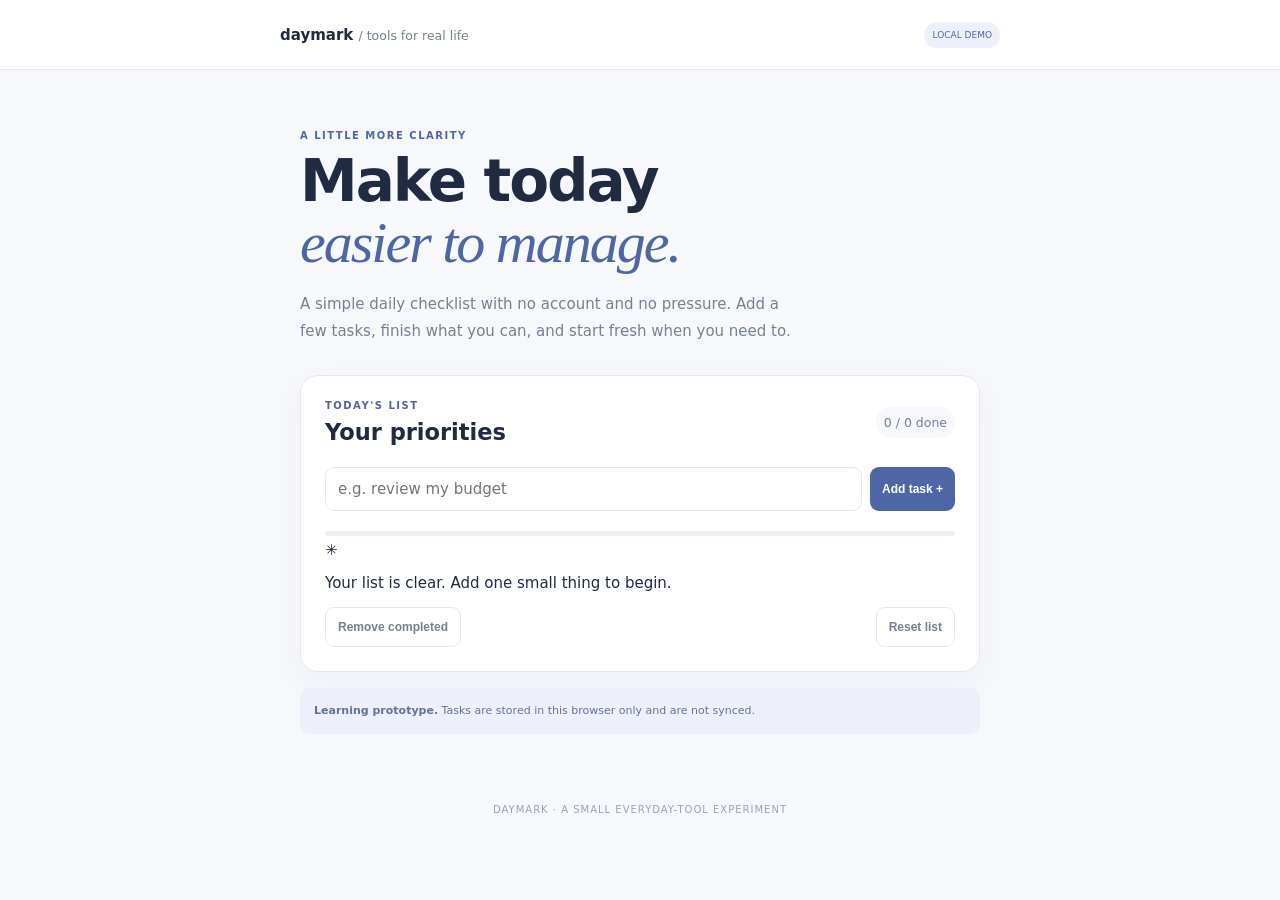
==== index.html @ 242a7326 "Add files via upload" ====
<!doctype html><html lang="en"><head><meta charset="utf-8"><meta name="viewport" content="width=device-width,initial-scale=1"><title>Daymark — Everyday Toolkit</title><link rel="stylesheet" href="style.css"><script src="app.js" defer></script></head><body><header><b>daymark <small>/ tools for real life</small></b><span>LOCAL DEMO</span></header><main><section class="welcome"><p> A LITTLE MORE CLARITY</p><h1>Make today<br><em>easier to manage.</em></h1><div>A simple daily checklist with no account and no pressure. Add a few tasks, finish what you can, and start fresh when you need to.</div></section><section class="tool"><div class="head"><div><p>TODAY'S LIST</p><h2>Your priorities</h2></div><small id="progress">0 / 0 done</small></div><form id="taskForm"><label class="sr" for="taskInput">Add a task</label><input id="taskInput" maxlength="100" placeholder="e.g. review my budget" required><button>Add task +</button></form><div class="track"><span id="bar"></span></div><ul id="taskList"></ul><div id="empty">✳<p>Your list is clear. Add one small thing to begin.</p></div><div class="actions"><button type="button" id="clearDone">Remove completed</button><button type="button" id="reset">Reset list</button></div></section><aside><b>Learning prototype.</b> Tasks are stored in this browser only and are not synced.</aside></main><footer>DAYMARK · A SMALL EVERYDAY-TOOL EXPERIMENT</footer></body></html>
---- style.css ----
:root{--ink:#202a40;--muted:#758096;--blue:#4e66a6;--pale:#edf0fa;--paper:#f7f8fc;--line:#e4e7f0}*{box-sizing:border-box}body{margin:0;background:var(--paper);color:var(--ink);font:15px system-ui,sans-serif}header{height:70px;padding:0 max(18px,calc((100% - 720px)/2));display:flex;align-items:center;justify-content:space-between;background:white;border-bottom:1px solid var(--line)}header small{font-weight:400;color:var(--muted)}header span{font-size:9px;color:var(--blue);background:var(--pale);padding:8px;border-radius:20px}main{max-width:720px;margin:auto;padding:50px 20px}.welcome>p,.head p{font-size:10px;letter-spacing:1.5px;color:var(--blue);font-weight:900}.welcome h1{font-size:clamp(38px,7vw,58px);letter-spacing:-2px;line-height:1.05;margin:0}.welcome h1 em{font-family:Georgia,serif;color:var(--blue);font-weight:500}.welcome>div{color:var(--muted);line-height:1.8;max-width:500px;margin:17px 0 30px}.tool{background:white;border:1px solid var(--line);border-radius:18px;padding:24px;box-shadow:0 12px 35px #273c6c0a}.head{display:flex;justify-content:space-between;align-items:center}.head p{margin:0 0 8px}.head h2{margin:0}.head small{background:var(--paper);padding:8px;border-radius:20px;color:var(--muted)}form{display:flex;gap:8px;margin-top:22px}input{flex:1;min-width:0;border:1px solid var(--line);border-radius:9px;padding:12px;font:inherit}button{border:0;border-radius:9px;background:var(--blue);color:white;font-size:12px;font-weight:700;padding:12px;cursor:pointer}.track{height:5px;background:#eef0f7;border-radius:9px;margin:20px 0 5px;overflow:hidden}.track span{display:block;width:0;height:100%;background:var(--blue)}ul{list-style:none;margin:0;padding:0}.task{display:flex;align-items:center;gap:10px;border-bottom:1px solid #eff0f6;padding:13px 0}.task input{flex:none;accent-color:var(--blue)}.task span{flex:1;overflow-wrap:anywhere;font-size:13px}.task.done span{text-decoration:line-through;color:#98a0b1}.task button{background:transparent;color:#9aa2b1;font-size:18px;padding:4px}.empty{text-align:center;padding:22px;color:var(--muted)}.empty p{font-size:12px}.actions{display:flex;justify-content:space-between;margin-top:15px}.actions button{background:white;color:var(--muted);border:1px solid var(--line)}aside{margin-top:16px;background:var(--pale);padding:14px;border-radius:10px;font-size:11px;line-height:1.7;color:#66718d}footer{text-align:center;color:#9ba2b2;font-size:10px;letter-spacing:1px;padding:20px}.sr{position:absolute;left:-9999px}@media(max-width:520px){main{padding-top:30px}.tool{padding:17px}form{flex-direction:column}form button{padding:13px}}
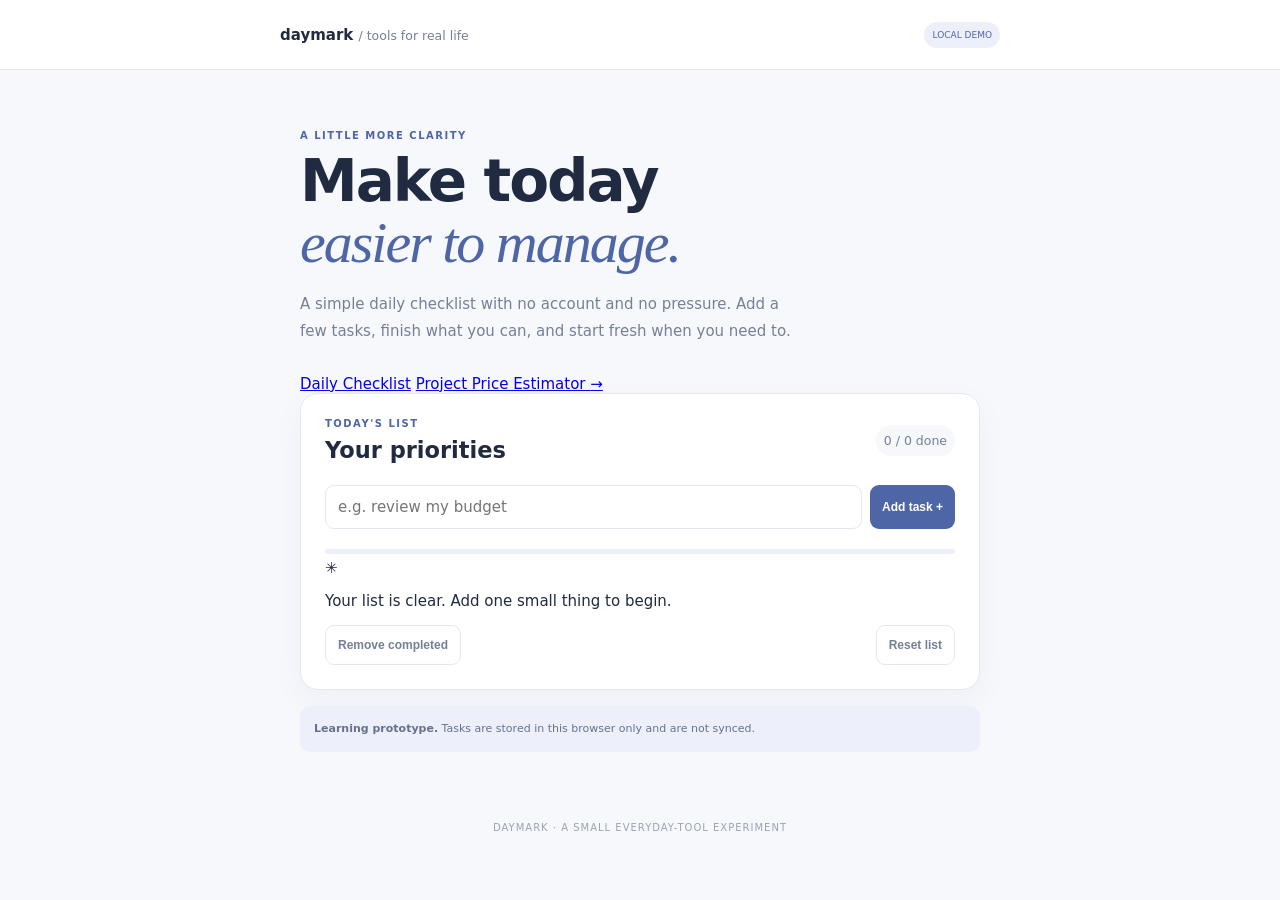
==== commit f5833657: "Add navigation between everyday tools" ====
--- a/index.html
+++ b/index.html
@@ -1 +1,4 @@
-<!doctype html><html lang="en"><head><meta charset="utf-8"><meta name="viewport" content="width=device-width,initial-scale=1"><title>Daymark — Everyday Toolkit</title><link rel="stylesheet" href="style.css"><script src="app.js" defer></script></head><body><header><b>daymark <small>/ tools for real life</small></b><span>LOCAL DEMO</span></header><main><section class="welcome"><p> A LITTLE MORE CLARITY</p><h1>Make today<br><em>easier to manage.</em></h1><div>A simple daily checklist with no account and no pressure. Add a few tasks, finish what you can, and start fresh when you need to.</div></section><section class="tool"><div class="head"><div><p>TODAY'S LIST</p><h2>Your priorities</h2></div><small id="progress">0 / 0 done</small></div><form id="taskForm"><label class="sr" for="taskInput">Add a task</label><input id="taskInput" maxlength="100" placeholder="e.g. review my budget" required><button>Add task +</button></form><div class="track"><span id="bar"></span></div><ul id="taskList"></ul><div id="empty">✳<p>Your list is clear. Add one small thing to begin.</p></div><div class="actions"><button type="button" id="clearDone">Remove completed</button><button type="button" id="reset">Reset list</button></div></section><aside><b>Learning prototype.</b> Tasks are stored in this browser only and are not synced.</aside></main><footer>DAYMARK · A SMALL EVERYDAY-TOOL EXPERIMENT</footer></body></html>
+<!doctype html><html lang="en"><head><meta charset="utf-8"><meta name="viewport" content="width=device-width,initial-scale=1"><title>Daymark — Everyday Toolkit</title><link rel="stylesheet" href="style.css"><script src="app.js" defer></script></head><body><header><b>daymark <small>/ tools for real life</small></b><span>LOCAL DEMO</span></header><main><section class="welcome"><p> A LITTLE MORE CLARITY</p><h1>Make today<br><em>easier to manage.</em></h1><div>A simple daily checklist with no account and no pressure. Add a few tasks, finish what you can, and start fresh when you need to.</div></section><nav class="tool-navigation" aria-label="Everyday tools">
+  <a class="tool-link tool-link-secondary" href="index.html">Daily Checklist</a>
+  <a class="tool-link tool-link-primary" href="https://mosesxd.github.io/Daymark/project-estimator.html">Project Price Estimator <span aria-hidden="true">→</span></a>
+</nav><section class="tool"><div class="head"><div><p>TODAY'S LIST</p><h2>Your priorities</h2></div><small id="progress">0 / 0 done</small></div><form id="taskForm"><label class="sr" for="taskInput">Add a task</label><input id="taskInput" maxlength="100" placeholder="e.g. review my budget" required><button>Add task +</button></form><div class="track"><span id="bar"></span></div><ul id="taskList"></ul><div id="empty">✳<p>Your list is clear. Add one small thing to begin.</p></div><div class="actions"><button type="button" id="clearDone">Remove completed</button><button type="button" id="reset">Reset list</button></div></section><aside><b>Learning prototype.</b> Tasks are stored in this browser only and are not synced.</aside></main><footer>DAYMARK · A SMALL EVERYDAY-TOOL EXPERIMENT</footer></body></html>
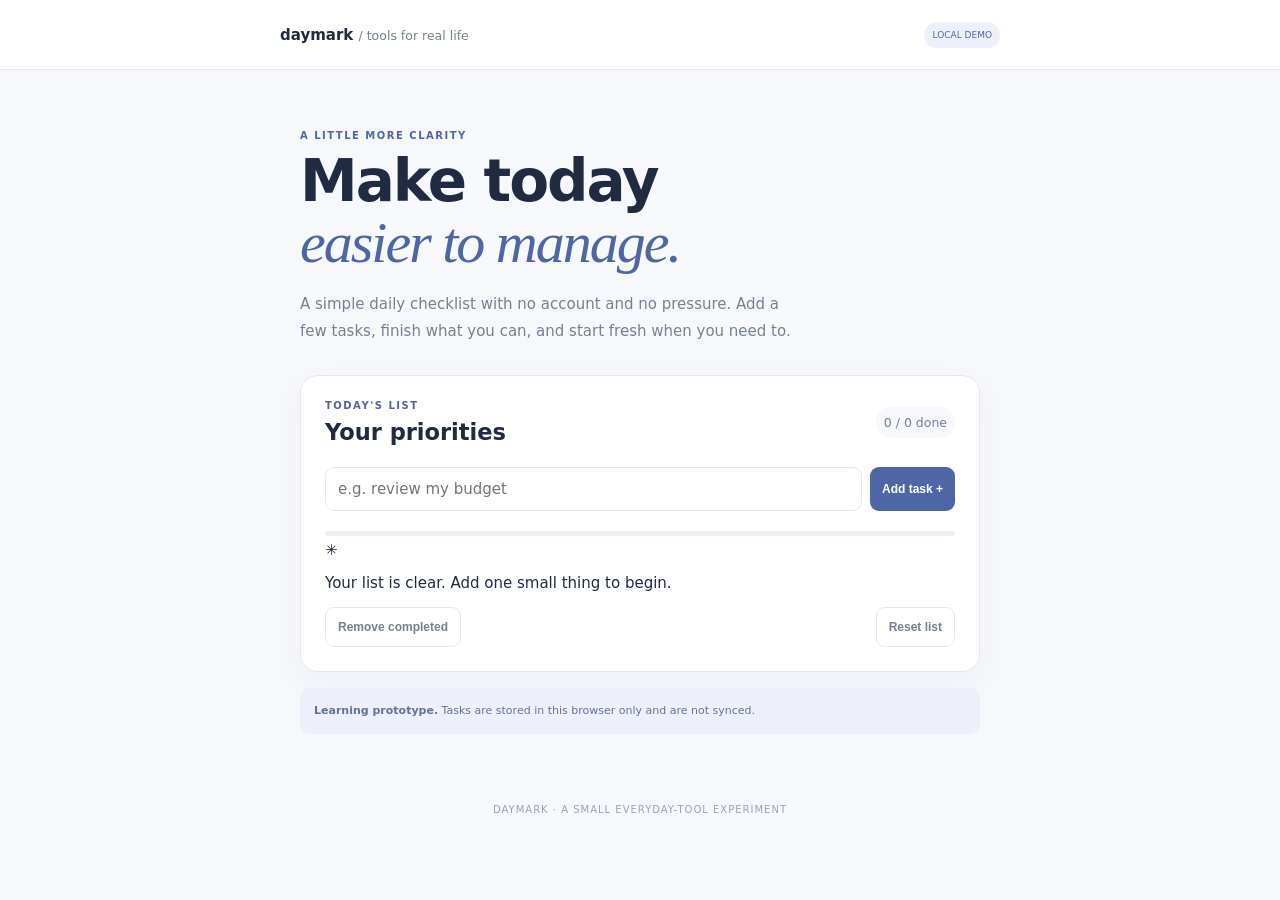
==== commit 4f096849: "Add files via upload" ====
--- a/index.html
+++ b/index.html
@@ -1,4 +1 @@
-<!doctype html><html lang="en"><head><meta charset="utf-8"><meta name="viewport" content="width=device-width,initial-scale=1"><title>Daymark — Everyday Toolkit</title><link rel="stylesheet" href="style.css"><script src="app.js" defer></script></head><body><header><b>daymark <small>/ tools for real life</small></b><span>LOCAL DEMO</span></header><main><section class="welcome"><p> A LITTLE MORE CLARITY</p><h1>Make today<br><em>easier to manage.</em></h1><div>A simple daily checklist with no account and no pressure. Add a few tasks, finish what you can, and start fresh when you need to.</div></section><nav class="tool-navigation" aria-label="Everyday tools">
-  <a class="tool-link tool-link-secondary" href="index.html">Daily Checklist</a>
-  <a class="tool-link tool-link-primary" href="https://mosesxd.github.io/Daymark/project-estimator.html">Project Price Estimator <span aria-hidden="true">→</span></a>
-</nav><section class="tool"><div class="head"><div><p>TODAY'S LIST</p><h2>Your priorities</h2></div><small id="progress">0 / 0 done</small></div><form id="taskForm"><label class="sr" for="taskInput">Add a task</label><input id="taskInput" maxlength="100" placeholder="e.g. review my budget" required><button>Add task +</button></form><div class="track"><span id="bar"></span></div><ul id="taskList"></ul><div id="empty">✳<p>Your list is clear. Add one small thing to begin.</p></div><div class="actions"><button type="button" id="clearDone">Remove completed</button><button type="button" id="reset">Reset list</button></div></section><aside><b>Learning prototype.</b> Tasks are stored in this browser only and are not synced.</aside></main><footer>DAYMARK · A SMALL EVERYDAY-TOOL EXPERIMENT</footer></body></html>
+<!doctype html><html lang="en"><head><meta charset="utf-8"><meta name="viewport" content="width=device-width,initial-scale=1"><title>Daymark — Everyday Toolkit</title><link rel="stylesheet" href="style.css"><script src="app.js" defer></script></head><body><header><b>daymark <small>/ tools for real life</small></b><span>LOCAL DEMO</span></header><main><section class="welcome"><p> A LITTLE MORE CLARITY</p><h1>Make today<br><em>easier to manage.</em></h1><div>A simple daily checklist with no account and no pressure. Add a few tasks, finish what you can, and start fresh when you need to.</div></section><section class="tool"><div class="head"><div><p>TODAY'S LIST</p><h2>Your priorities</h2></div><small id="progress">0 / 0 done</small></div><form id="taskForm"><label class="sr" for="taskInput">Add a task</label><input id="taskInput" maxlength="100" placeholder="e.g. review my budget" required><button>Add task +</button></form><div class="track"><span id="bar"></span></div><ul id="taskList"></ul><div id="empty">✳<p>Your list is clear. Add one small thing to begin.</p></div><div class="actions"><button type="button" id="clearDone">Remove completed</button><button type="button" id="reset">Reset list</button></div></section><aside><b>Learning prototype.</b> Tasks are stored in this browser only and are not synced.</aside></main><footer>DAYMARK · A SMALL EVERYDAY-TOOL EXPERIMENT</footer></body></html>
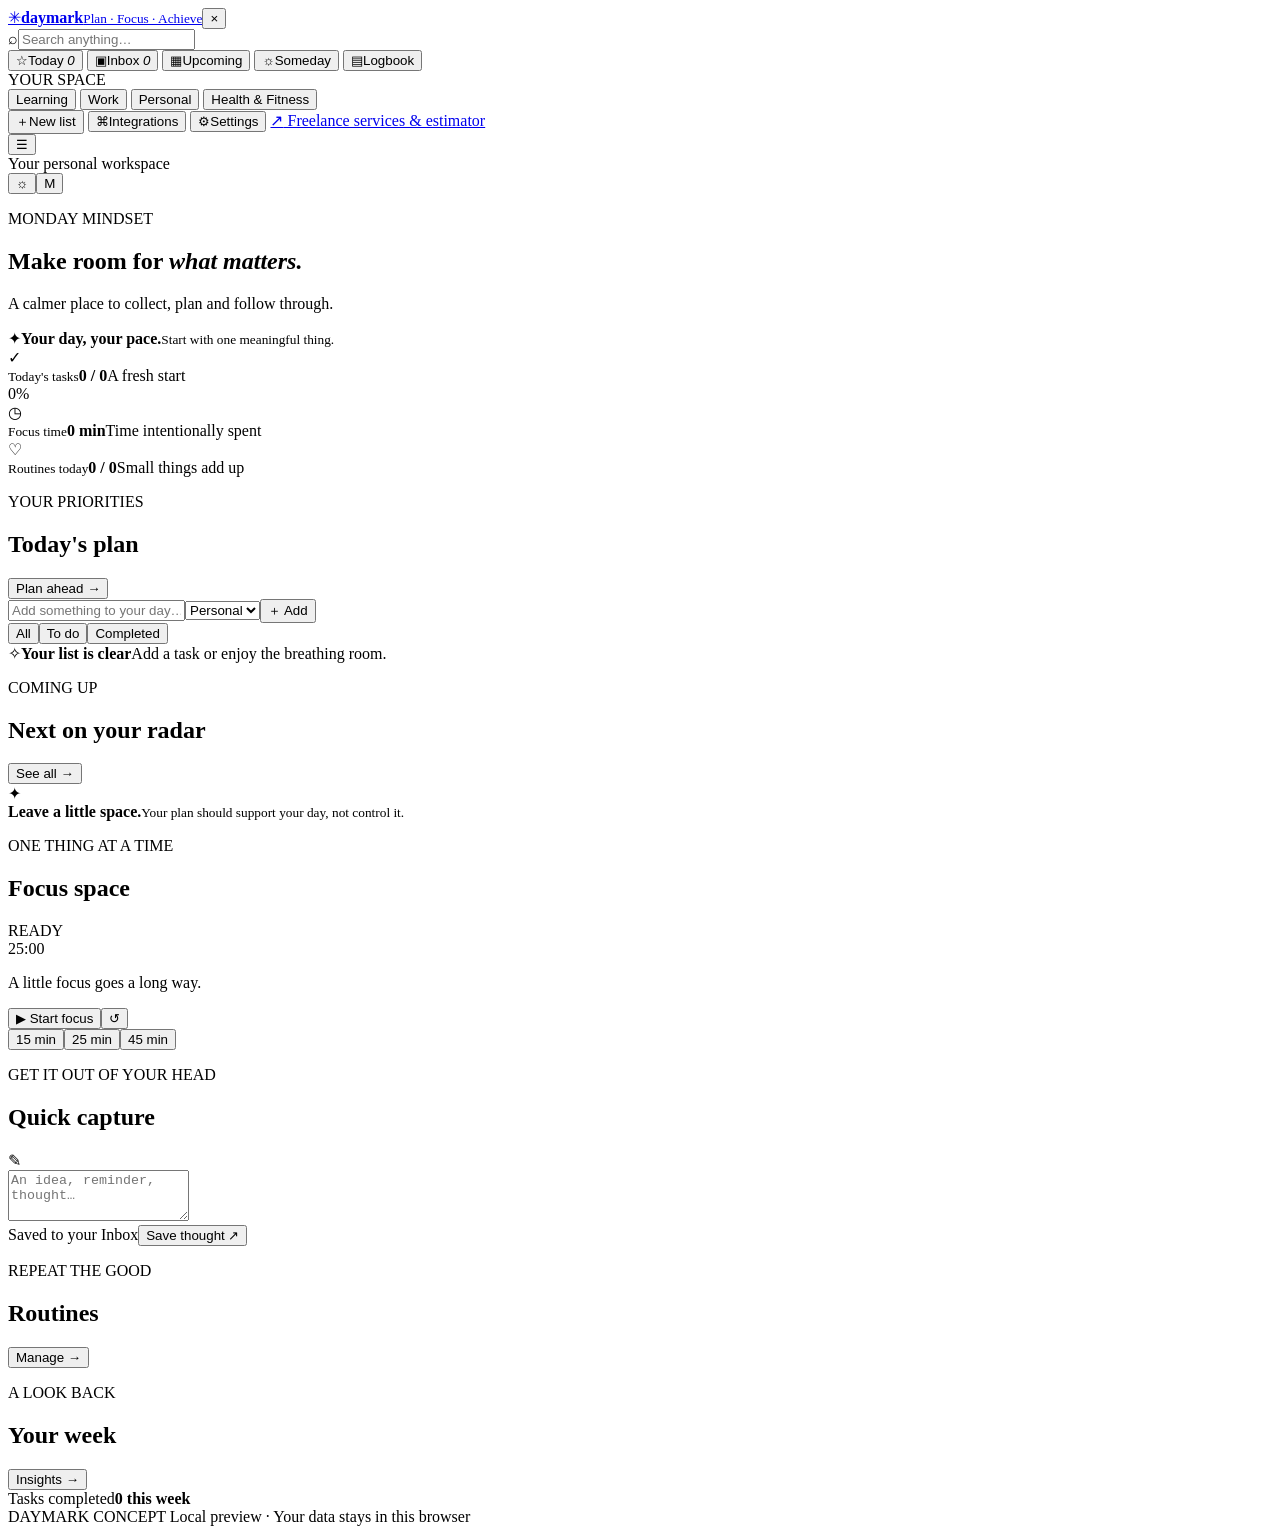
==== commit 212f974a: "Restore full Daymark workspace as the Concept preview" ====
--- a/index.html
+++ b/index.html
@@ -1 +1,64 @@
-<!doctype html><html lang="en"><head><meta charset="utf-8"><meta name="viewport" content="width=device-width,initial-scale=1"><title>Daymark — Everyday Toolkit</title><link rel="stylesheet" href="style.css"><script src="app.js" defer></script></head><body><header><b>daymark <small>/ tools for real life</small></b><span>LOCAL DEMO</span></header><main><section class="welcome"><p> A LITTLE MORE CLARITY</p><h1>Make today<br><em>easier to manage.</em></h1><div>A simple daily checklist with no account and no pressure. Add a few tasks, finish what you can, and start fresh when you need to.</div></section><section class="tool"><div class="head"><div><p>TODAY'S LIST</p><h2>Your priorities</h2></div><small id="progress">0 / 0 done</small></div><form id="taskForm"><label class="sr" for="taskInput">Add a task</label><input id="taskInput" maxlength="100" placeholder="e.g. review my budget" required><button>Add task +</button></form><div class="track"><span id="bar"></span></div><ul id="taskList"></ul><div id="empty">✳<p>Your list is clear. Add one small thing to begin.</p></div><div class="actions"><button type="button" id="clearDone">Remove completed</button><button type="button" id="reset">Reset list</button></div></section><aside><b>Learning prototype.</b> Tasks are stored in this browser only and are not synced.</aside></main><footer>DAYMARK · A SMALL EVERYDAY-TOOL EXPERIMENT</footer></body></html>
+<!doctype html>
+<html lang="en">
+<head>
+<meta charset="utf-8"><meta name="viewport" content="width=device-width,initial-scale=1">
+<meta name="theme-color" content="#10152b">
+<meta name="description" content="Daymark — a personal workspace for your day, plans, focus, notes and routines.">
+<title>Daymark — Personal Workspace Concept</title>
+<link rel="stylesheet" href="daymark.css"><script src="daymark.js" defer></script>
+</head>
+<body>
+<div class="app-shell">
+<aside class="sidebar" id="sidebar">
+  <div class="sidebar-top"><a class="brand" href="#today" aria-label="Daymark home"><span class="brand-mark">✳</span><span><b>daymark</b><small>Plan · Focus · Achieve</small></span></a><button class="sidebar-close" id="sidebarClose" type="button" aria-label="Close navigation">×</button></div>
+  <label class="search-wrap"><span>⌕</span><input id="globalSearch" type="search" placeholder="Search anything…" aria-label="Search tasks and notes"></label>
+  <nav class="primary-nav" aria-label="Main navigation">
+    <button class="nav-item active" data-view="today"><span>☆</span>Today <i id="todayCount">0</i></button>
+    <button class="nav-item" data-view="inbox"><span>▣</span>Inbox <i id="inboxCount">0</i></button>
+    <button class="nav-item" data-view="upcoming"><span>▦</span>Upcoming</button>
+    <button class="nav-item" data-view="someday"><span>☼</span>Someday</button>
+    <button class="nav-item" data-view="logbook"><span>▤</span>Logbook</button>
+  </nav>
+  <div class="sidebar-label">YOUR SPACE</div>
+  <nav class="list-nav" id="listNav" aria-label="Your lists">
+    <button class="nav-item" data-list="Learning"><span class="list-dot purple"></span>Learning</button>
+    <button class="nav-item" data-list="Work"><span class="list-dot blue"></span>Work</button>
+    <button class="nav-item" data-list="Personal"><span class="list-dot pink"></span>Personal</button>
+    <button class="nav-item" data-list="Health"><span class="list-dot green"></span>Health &amp; Fitness</button>
+  </nav>
+  <div class="sidebar-bottom">
+    <button class="nav-item" id="newListBtn"><span>＋</span>New list</button>
+    <button class="nav-item" data-view="integrations"><span>⌘</span>Integrations</button>
+    <button class="nav-item" data-view="settings"><span>⚙</span>Settings</button>
+    <a class="service-link" href="https://mosesxd.github.io/Daymark-toolkit/project-estimator.html"><span>↗</span> Freelance services &amp; estimator</a>
+  </div>
+</aside>
+ <button class="sidebar-backdrop" id="sidebarBackdrop" type="button" aria-label="Close navigation" hidden></button>
+<main class="main-panel">
+  <header class="topbar"><button class="mobile-menu" id="menuBtn" aria-label="Open navigation" aria-expanded="false" aria-controls="sidebar">☰</button><div class="crumb">Your personal workspace</div><div class="top-actions"><span class="date-pill" id="dateLabel"></span><button class="icon-btn" id="themeBtn" aria-label="Toggle theme">☼</button><button class="avatar" aria-label="Profile">M</button></div></header>
+  <div class="content" id="viewRoot">
+    <section class="welcome-row"><div><p class="eyebrow">MONDAY MINDSET</p><h1>Make room for <em>what matters.</em></h1><p class="subtle">A calmer place to collect, plan and follow through.</p></div><div class="day-card"><span>✦</span><b id="greeting">Your day, your pace.</b><small id="daySummary">Start with one meaningful thing.</small></div></section>
+    <section class="metric-grid">
+      <article class="metric-card violet"><span class="metric-icon">✓</span><div><small>Today's tasks</small><strong id="metricTasks">0 / 0</strong><span class="metric-foot" id="metricTasksFoot">A fresh start</span></div><div class="mini-ring" id="taskRing"><span>0%</span></div></article>
+      <article class="metric-card cyan"><span class="metric-icon">◷</span><div><small>Focus time</small><strong id="metricFocus">0 min</strong><span class="metric-foot">Time intentionally spent</span></div></article>
+      <article class="metric-card green"><span class="metric-icon">♡</span><div><small>Routines today</small><strong id="metricHabits">0 / 0</strong><span class="metric-foot">Small things add up</span></div></article>
+    </section>
+    <section class="dashboard-grid">
+      <article class="panel tasks-panel"><div class="panel-head"><div><p class="eyebrow">YOUR PRIORITIES</p><h2>Today's plan</h2></div><button class="text-action" data-view="upcoming">Plan ahead →</button></div>
+        <form class="quick-add" id="taskForm"><input id="taskInput" maxlength="120" placeholder="Add something to your day…" required><select id="taskListSelect" aria-label="Task list"><option>Personal</option><option>Work</option><option>Learning</option><option>Health</option></select><button type="submit">＋ Add</button></form>
+        <div class="task-filters"><button class="filter active" data-filter="all">All</button><button class="filter" data-filter="open">To do</button><button class="filter" data-filter="done">Completed</button></div>
+        <div id="taskList" class="task-list"></div><div class="empty-state" id="taskEmpty">✧<b>Your list is clear</b><span>Add a task or enjoy the breathing room.</span></div>
+      </article>
+      <article class="panel schedule-panel"><div class="panel-head"><div><p class="eyebrow">COMING UP</p><h2>Next on your radar</h2></div><button class="text-action" data-view="upcoming">See all →</button></div><div id="upcomingPreview" class="upcoming-preview"></div><div class="soft-note"><span>✦</span><div><b>Leave a little space.</b><small>Your plan should support your day, not control it.</small></div></div></article>
+      <article class="panel focus-panel"><div class="panel-head"><div><p class="eyebrow">ONE THING AT A TIME</p><h2>Focus space</h2></div><span class="live-dot">READY</span></div><div class="timer" id="timerDisplay">25:00</div><p class="timer-caption" id="timerCaption">A little focus goes a long way.</p><div class="timer-controls"><button id="timerStart" class="primary-btn">▶ Start focus</button><button id="timerReset" class="round-btn" aria-label="Reset timer">↺</button></div><div class="timer-presets"><button data-minutes="15">15 min</button><button class="selected" data-minutes="25">25 min</button><button data-minutes="45">45 min</button></div></article>
+      <article class="panel capture-panel"><div class="panel-head"><div><p class="eyebrow">GET IT OUT OF YOUR HEAD</p><h2>Quick capture</h2></div><span class="capture-icon">✎</span></div><form id="captureForm"><textarea id="captureText" rows="3" maxlength="1000" placeholder="An idea, reminder, thought…"></textarea><div class="capture-actions"><span>Saved to your Inbox</span><button type="submit">Save thought ↗</button></div></form></article>
+      <article class="panel routines-panel"><div class="panel-head"><div><p class="eyebrow">REPEAT THE GOOD</p><h2>Routines</h2></div><button class="text-action" data-view="habits">Manage →</button></div><div id="routinePreview"></div></article>
+      <article class="panel progress-panel"><div class="panel-head"><div><p class="eyebrow">A LOOK BACK</p><h2>Your week</h2></div><button class="text-action" data-view="insights">Insights →</button></div><div class="week-bars" id="weekBars"></div><div class="progress-legend"><span><i></i>Tasks completed</span><b id="weekTotal">0 this week</b></div></article>
+    </section>
+    <footer class="app-footer">DAYMARK CONCEPT <span>Local preview · Your data stays in this browser</span></footer>
+  </div>
+</main>
+</div>
+<div class="toast" id="toast" role="status" aria-live="polite"></div>
+<dialog id="modal"><form method="dialog" class="modal-card" id="modalForm"><button class="modal-close" value="cancel" aria-label="Close">×</button><div id="modalContent"></div></form></dialog>
+</body></html>
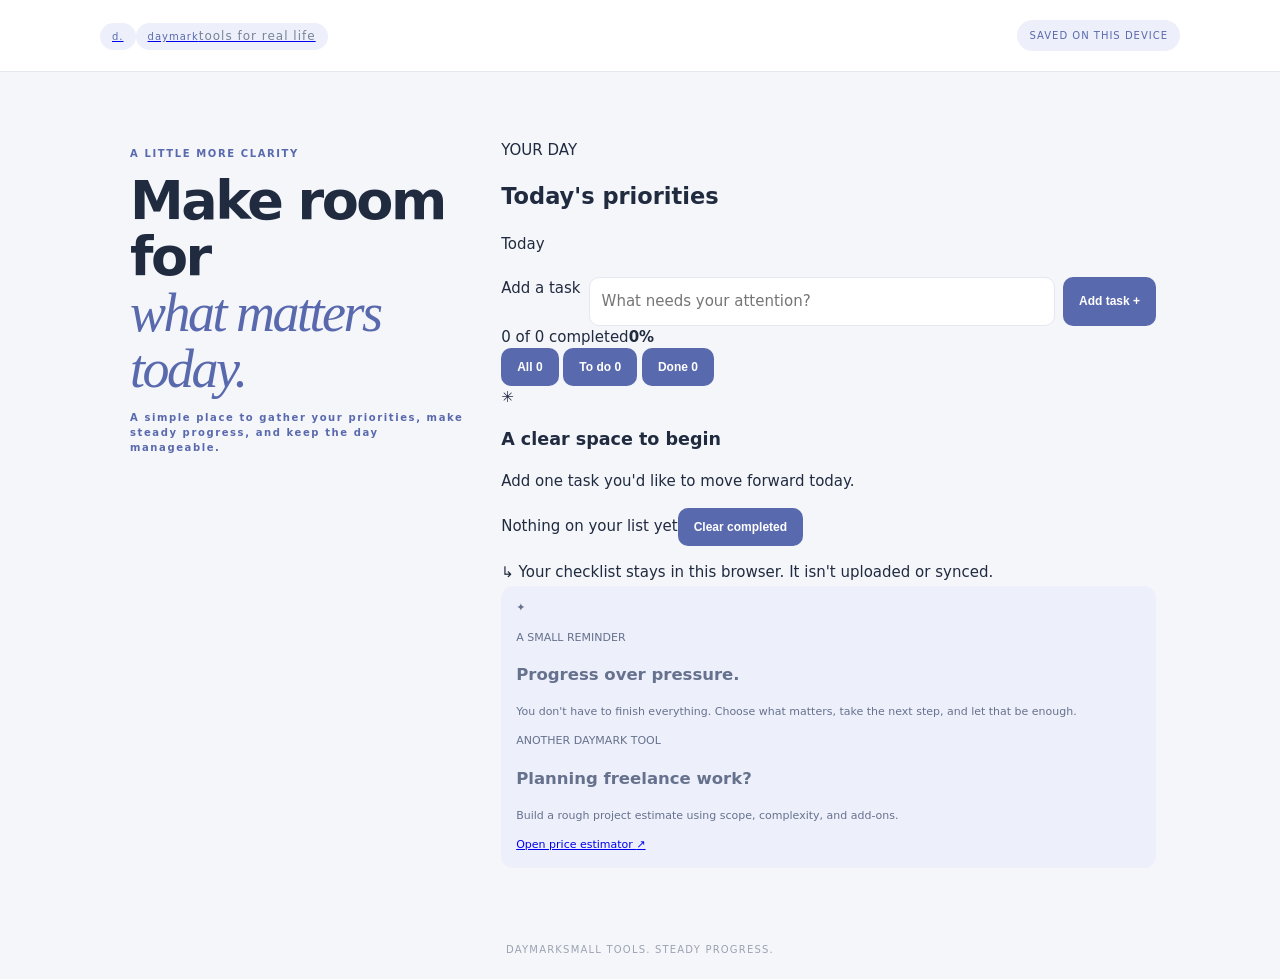
==== commit 819471ff: "Restore PR #4 index.html as standalone Concept preview" ====
--- a/index.html
+++ b/index.html
@@ -1,64 +1,70 @@
 <!doctype html>
 <html lang="en">
 <head>
-<meta charset="utf-8"><meta name="viewport" content="width=device-width,initial-scale=1">
-<meta name="theme-color" content="#10152b">
-<meta name="description" content="Daymark — a personal workspace for your day, plans, focus, notes and routines.">
-<title>Daymark — Personal Workspace Concept</title>
-<link rel="stylesheet" href="daymark.css"><script src="daymark.js" defer></script>
+  <meta charset="utf-8">
+  <meta name="viewport" content="width=device-width, initial-scale=1">
+  <meta name="theme-color" content="#f5f6f2">
+  <meta name="description" content="Daymark Concept — an independent preview of the daily checklist and project estimator.">
+  <title>Daymark Concept — Daily Checklist</title>
+  <link rel="stylesheet" href="style.css">
+  <script src="app.js" defer></script>
 </head>
 <body>
-<div class="app-shell">
-<aside class="sidebar" id="sidebar">
-  <div class="sidebar-top"><a class="brand" href="#today" aria-label="Daymark home"><span class="brand-mark">✳</span><span><b>daymark</b><small>Plan · Focus · Achieve</small></span></a><button class="sidebar-close" id="sidebarClose" type="button" aria-label="Close navigation">×</button></div>
-  <label class="search-wrap"><span>⌕</span><input id="globalSearch" type="search" placeholder="Search anything…" aria-label="Search tasks and notes"></label>
-  <nav class="primary-nav" aria-label="Main navigation">
-    <button class="nav-item active" data-view="today"><span>☆</span>Today <i id="todayCount">0</i></button>
-    <button class="nav-item" data-view="inbox"><span>▣</span>Inbox <i id="inboxCount">0</i></button>
-    <button class="nav-item" data-view="upcoming"><span>▦</span>Upcoming</button>
-    <button class="nav-item" data-view="someday"><span>☼</span>Someday</button>
-    <button class="nav-item" data-view="logbook"><span>▤</span>Logbook</button>
-  </nav>
-  <div class="sidebar-label">YOUR SPACE</div>
-  <nav class="list-nav" id="listNav" aria-label="Your lists">
-    <button class="nav-item" data-list="Learning"><span class="list-dot purple"></span>Learning</button>
-    <button class="nav-item" data-list="Work"><span class="list-dot blue"></span>Work</button>
-    <button class="nav-item" data-list="Personal"><span class="list-dot pink"></span>Personal</button>
-    <button class="nav-item" data-list="Health"><span class="list-dot green"></span>Health &amp; Fitness</button>
-  </nav>
-  <div class="sidebar-bottom">
-    <button class="nav-item" id="newListBtn"><span>＋</span>New list</button>
-    <button class="nav-item" data-view="integrations"><span>⌘</span>Integrations</button>
-    <button class="nav-item" data-view="settings"><span>⚙</span>Settings</button>
-    <a class="service-link" href="https://mosesxd.github.io/Daymark-toolkit/project-estimator.html"><span>↗</span> Freelance services &amp; estimator</a>
-  </div>
-</aside>
- <button class="sidebar-backdrop" id="sidebarBackdrop" type="button" aria-label="Close navigation" hidden></button>
-<main class="main-panel">
-  <header class="topbar"><button class="mobile-menu" id="menuBtn" aria-label="Open navigation" aria-expanded="false" aria-controls="sidebar">☰</button><div class="crumb">Your personal workspace</div><div class="top-actions"><span class="date-pill" id="dateLabel"></span><button class="icon-btn" id="themeBtn" aria-label="Toggle theme">☼</button><button class="avatar" aria-label="Profile">M</button></div></header>
-  <div class="content" id="viewRoot">
-    <section class="welcome-row"><div><p class="eyebrow">MONDAY MINDSET</p><h1>Make room for <em>what matters.</em></h1><p class="subtle">A calmer place to collect, plan and follow through.</p></div><div class="day-card"><span>✦</span><b id="greeting">Your day, your pace.</b><small id="daySummary">Start with one meaningful thing.</small></div></section>
-    <section class="metric-grid">
-      <article class="metric-card violet"><span class="metric-icon">✓</span><div><small>Today's tasks</small><strong id="metricTasks">0 / 0</strong><span class="metric-foot" id="metricTasksFoot">A fresh start</span></div><div class="mini-ring" id="taskRing"><span>0%</span></div></article>
-      <article class="metric-card cyan"><span class="metric-icon">◷</span><div><small>Focus time</small><strong id="metricFocus">0 min</strong><span class="metric-foot">Time intentionally spent</span></div></article>
-      <article class="metric-card green"><span class="metric-icon">♡</span><div><small>Routines today</small><strong id="metricHabits">0 / 0</strong><span class="metric-foot">Small things add up</span></div></article>
+  <header class="site-header">
+    <a class="brand" href="index.html" aria-label="Daymark home"><span class="brand-mark">d.</span><span>daymark<small>tools for real life</small></span></a>
+    <span class="local-pill"><i></i> SAVED ON THIS DEVICE</span>
+  </header>
+  <main class="page-shell">
+    <section class="welcome">
+      <p class="eyebrow">A LITTLE MORE CLARITY</p>
+      <h1>Make room for<br><em>what matters today.</em></h1>
+      <p class="intro-copy">A simple place to gather your priorities, make steady progress, and keep the day manageable.</p>
     </section>
-    <section class="dashboard-grid">
-      <article class="panel tasks-panel"><div class="panel-head"><div><p class="eyebrow">YOUR PRIORITIES</p><h2>Today's plan</h2></div><button class="text-action" data-view="upcoming">Plan ahead →</button></div>
-        <form class="quick-add" id="taskForm"><input id="taskInput" maxlength="120" placeholder="Add something to your day…" required><select id="taskListSelect" aria-label="Task list"><option>Personal</option><option>Work</option><option>Learning</option><option>Health</option></select><button type="submit">＋ Add</button></form>
-        <div class="task-filters"><button class="filter active" data-filter="all">All</button><button class="filter" data-filter="open">To do</button><button class="filter" data-filter="done">Completed</button></div>
-        <div id="taskList" class="task-list"></div><div class="empty-state" id="taskEmpty">✧<b>Your list is clear</b><span>Add a task or enjoy the breathing room.</span></div>
-      </article>
-      <article class="panel schedule-panel"><div class="panel-head"><div><p class="eyebrow">COMING UP</p><h2>Next on your radar</h2></div><button class="text-action" data-view="upcoming">See all →</button></div><div id="upcomingPreview" class="upcoming-preview"></div><div class="soft-note"><span>✦</span><div><b>Leave a little space.</b><small>Your plan should support your day, not control it.</small></div></div></article>
-      <article class="panel focus-panel"><div class="panel-head"><div><p class="eyebrow">ONE THING AT A TIME</p><h2>Focus space</h2></div><span class="live-dot">READY</span></div><div class="timer" id="timerDisplay">25:00</div><p class="timer-caption" id="timerCaption">A little focus goes a long way.</p><div class="timer-controls"><button id="timerStart" class="primary-btn">▶ Start focus</button><button id="timerReset" class="round-btn" aria-label="Reset timer">↺</button></div><div class="timer-presets"><button data-minutes="15">15 min</button><button class="selected" data-minutes="25">25 min</button><button data-minutes="45">45 min</button></div></article>
-      <article class="panel capture-panel"><div class="panel-head"><div><p class="eyebrow">GET IT OUT OF YOUR HEAD</p><h2>Quick capture</h2></div><span class="capture-icon">✎</span></div><form id="captureForm"><textarea id="captureText" rows="3" maxlength="1000" placeholder="An idea, reminder, thought…"></textarea><div class="capture-actions"><span>Saved to your Inbox</span><button type="submit">Save thought ↗</button></div></form></article>
-      <article class="panel routines-panel"><div class="panel-head"><div><p class="eyebrow">REPEAT THE GOOD</p><h2>Routines</h2></div><button class="text-action" data-view="habits">Manage →</button></div><div id="routinePreview"></div></article>
-      <article class="panel progress-panel"><div class="panel-head"><div><p class="eyebrow">A LOOK BACK</p><h2>Your week</h2></div><button class="text-action" data-view="insights">Insights →</button></div><div class="week-bars" id="weekBars"></div><div class="progress-legend"><span><i></i>Tasks completed</span><b id="weekTotal">0 this week</b></div></article>
+    <section class="dashboard-grid" aria-label="Daily checklist">
+      <div class="main-column">
+        <section class="panel task-panel">
+          <div class="panel-heading">
+            <div><p class="eyebrow">YOUR DAY</p><h2>Today's priorities</h2></div>
+            <span class="date-chip" id="todayDate">Today</span>
+          </div>
+          <form id="taskForm" class="task-form">
+            <label class="visually-hidden" for="taskInput">Add a task</label>
+            <input id="taskInput" type="text" maxlength="120" placeholder="What needs your attention?" autocomplete="off" required>
+            <button class="button button-primary" type="submit">Add task <span aria-hidden="true">+</span></button>
+          </form>
+          <div class="progress-block">
+            <div class="progress-label"><span id="progressText">0 of 0 completed</span><strong id="progressPercent">0%</strong></div>
+            <div class="progress-track" role="progressbar" aria-label="Daily task progress" aria-valuemin="0" aria-valuemax="100" aria-valuenow="0" id="progressBar"><span id="progressFill"></span></div>
+          </div>
+          <div class="task-toolbar">
+            <div class="filter-tabs" role="group" aria-label="Filter tasks">
+              <button type="button" class="filter-button is-active" data-filter="all" aria-pressed="true">All <span id="allCount">0</span></button>
+              <button type="button" class="filter-button" data-filter="active" aria-pressed="false">To do <span id="activeCount">0</span></button>
+              <button type="button" class="filter-button" data-filter="done" aria-pressed="false">Done <span id="doneCount">0</span></button>
+            </div>
+          </div>
+          <ul id="taskList" class="task-list" aria-live="polite"></ul>
+          <div id="emptyState" class="empty-state"><span class="empty-icon">✳</span><h3>A clear space to begin</h3><p>Add one task you'd like to move forward today.</p></div>
+          <div class="list-footer"><span id="remainingText">Nothing on your list yet</span><button type="button" class="text-button" id="clearDone">Clear completed</button></div>
+        </section>
+        <p class="privacy-note"><span aria-hidden="true">↳</span> Your checklist stays in this browser. It isn't uploaded or synced.</p>
+      </div>
+      <aside class="side-column">
+        <section class="panel note-panel">
+          <span class="note-symbol">✦</span>
+          <p class="eyebrow">A SMALL REMINDER</p>
+          <h2>Progress over pressure.</h2>
+          <p>You don't have to finish everything. Choose what matters, take the next step, and let that be enough.</p>
+        </section>
+        <section class="panel tool-card">
+          <p class="eyebrow">ANOTHER DAYMARK TOOL</p>
+          <h2>Planning freelance work?</h2>
+          <p>Build a rough project estimate using scope, complexity, and add-ons.</p>
+          <a class="button button-secondary" href="project-estimator.html">Open price estimator <span aria-hidden="true">↗</span></a>
+        </section>
+      </aside>
     </section>
-    <footer class="app-footer">DAYMARK CONCEPT <span>Local preview · Your data stays in this browser</span></footer>
-  </div>
-</main>
-</div>
-<div class="toast" id="toast" role="status" aria-live="polite"></div>
-<dialog id="modal"><form method="dialog" class="modal-card" id="modalForm"><button class="modal-close" value="cancel" aria-label="Close">×</button><div id="modalContent"></div></form></dialog>
-</body></html>+  </main>
+  <footer class="site-footer"><span>DAYMARK</span><span>SMALL TOOLS. STEADY PROGRESS.</span></footer>
+</body>
+</html>
--- a/style.css
+++ b/style.css
@@ -0,0 +1 @@
+:root{--ink:#202b40;--muted:#788397;--accent:#5969ad;--accent-soft:#edf0fb;--paper:#f5f6fa;--line:#e4e7ef;--white:#fff}*{box-sizing:border-box}body{margin:0;background:var(--paper);color:var(--ink);font:15px/1.5 Inter,ui-sans-serif,system-ui,sans-serif}header{height:72px;padding:0 max(20px,calc((100% - 1080px)/2));display:flex;align-items:center;justify-content:space-between;background:#fff;border-bottom:1px solid var(--line)}header b{font-size:18px;letter-spacing:-.5px}header small{font-weight:500;color:var(--muted);font-size:12px}header span{font-size:10px;letter-spacing:1px;color:var(--accent);background:var(--accent-soft);padding:8px 12px;border-radius:99px}main{max-width:1080px;margin:auto;padding:52px 24px;display:grid;grid-template-columns:minmax(230px,.8fr) minmax(0,1.5fr);gap:28px;align-items:start}.welcome{position:sticky;top:30px;padding:12px 6px}.welcome>p,.head p{font-size:10px;letter-spacing:1.6px;color:var(--accent);font-weight:800}.welcome h1{font-size:clamp(36px,5vw,54px);letter-spacing:-2.5px;line-height:1.04;margin:12px 0}.welcome h1 em{font-family:Georgia,serif;color:var(--accent);font-weight:500}.welcome>div{color:var(--muted);line-height:1.85;max-width:350px;margin:18px 0 0;font-size:13px}.tool{background:var(--white);border:1px solid var(--line);border-radius:20px;padding:25px;box-shadow:0 18px 45px #273c6c0a}.head{display:flex;justify-content:space-between;align-items:center;gap:12px}.head p{margin:0 0 7px}.head h2{margin:0;font-size:21px;letter-spacing:-.6px}.head small{background:var(--paper);padding:8px 11px;border-radius:99px;color:var(--muted);font-size:11px;white-space:nowrap}form{display:flex;gap:8px;margin-top:22px}input{flex:1;min-width:0;border:1px solid var(--line);border-radius:10px;padding:12px;font:inherit;outline:none}input:focus{border-color:var(--accent);box-shadow:0 0 0 3px #5969ad18}button{border:0;border-radius:10px;background:var(--accent);color:white;font-size:12px;font-weight:750;padding:12px 16px;cursor:pointer;transition:transform .18s,background .18s}button:hover{background:#465694;transform:translateY(-1px)}.track{height:6px;background:#eef0f7;border-radius:9px;margin:20px 0 7px;overflow:hidden}.track span{display:block;width:0;height:100%;background:var(--accent);border-radius:9px;transition:width .25s}ul{list-style:none;margin:0;padding:0}.task{display:flex;align-items:center;gap:12px;border-bottom:1px solid #eff0f6;padding:14px 2px;animation:arrive .2s ease both}.task input{width:19px;height:19px;flex:none;accent-color:var(--accent)}.task span{flex:1;overflow-wrap:anywhere;font-size:13px}.task.done span{text-decoration:line-through;color:#98a0b1}.task button{background:transparent;color:#9aa2b1;font-size:19px;padding:3px 7px}.task button:hover{background:#f6f6fa;color:#7a8294;transform:none}.empty{text-align:center;padding:26px 10px;color:var(--muted)}.empty p{font-size:12px}.actions{display:flex;justify-content:space-between;gap:10px;margin-top:18px}.actions button{background:white;color:var(--muted);border:1px solid var(--line)}.actions button:hover{background:var(--paper);transform:none}aside{grid-column:2;margin-top:-12px;background:var(--accent-soft);padding:13px 15px;border-radius:12px;font-size:11px;line-height:1.7;color:#66718d}footer{text-align:center;color:#9ba2b2;font-size:10px;letter-spacing:1.2px;padding:22px}.sr{position:absolute;left:-9999px}[hidden]{display:none!important}@keyframes arrive{from{opacity:0;transform:translateY(5px)}to{opacity:1;transform:translateY(0)}}@media(max-width:700px){header{height:64px;padding:0 18px}main{padding:28px 16px;grid-template-columns:1fr;gap:18px}.welcome{position:static;padding:4px 2px}.welcome h1{font-size:42px}.welcome>div{max-width:520px;margin-top:12px}.tool{padding:18px}.actions{margin-top:14px}aside{grid-column:1;margin:0}form{flex-direction:row}form button{padding:12px}@media(max-width:420px){form{flex-direction:column}.head h2{font-size:19px}}}
